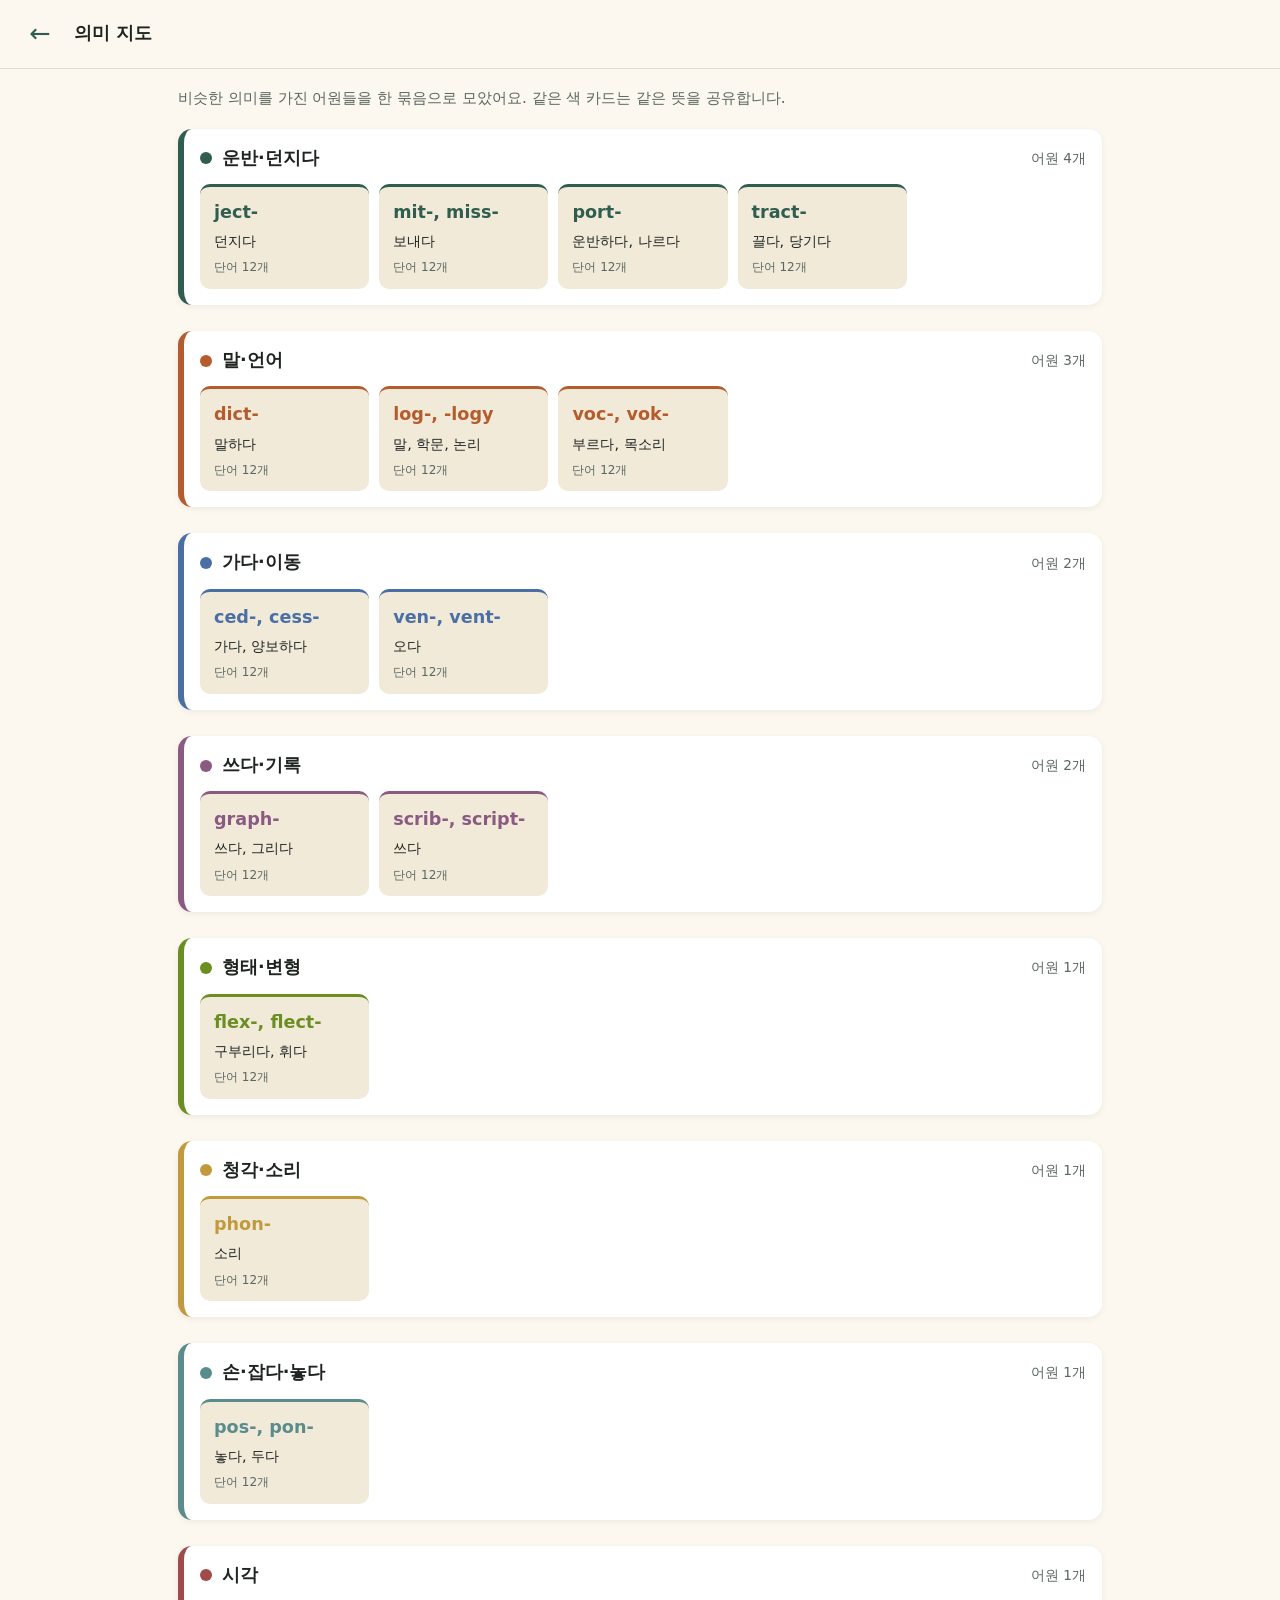
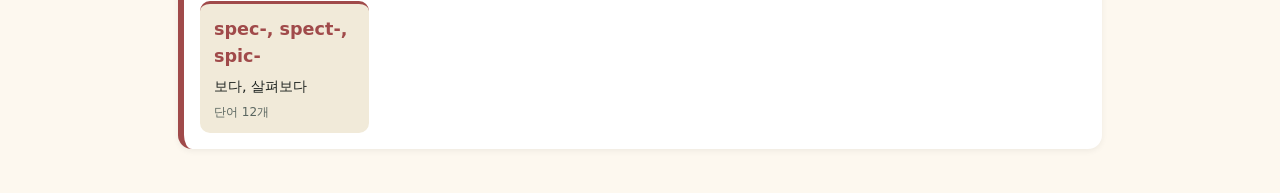
==== map.html @ 7e59c093 "Initial commit — 어원 학습 PWA" ====
<!doctype html>
<!-- ============================================================
     map.html — 의미 클러스터 지도
     ------------------------------------------------------------
     모든 어원을 의미별로 묶어 한 화면에 보여준다.
     같은 의미를 공유하는 어원이 어떻게 분포하는지 한눈에.
     ============================================================ -->
<html lang="ko">
<head>
  <meta charset="utf-8" />
  <meta name="viewport"
        content="width=device-width, initial-scale=1, viewport-fit=cover" />
  <meta name="theme-color" content="#2f5d50" />
  <title>의미 지도 — 어원 학습</title>
  <link rel="manifest" href="manifest.json" />
  <link rel="apple-touch-icon" href="icons/icon-192.png" />
  <link rel="stylesheet" href="css/style.css" />
</head>
<body>
  <header class="app-header">
    <a class="back-btn" href="index.html" aria-label="홈으로">←</a>
    <h1>의미 지도</h1>
  </header>

  <main class="container">
    <p class="map-intro">
      비슷한 의미를 가진 어원들을 한 묶음으로 모았어요.
      같은 색 카드는 같은 뜻을 공유합니다.
    </p>
    <div id="loading" class="loading">불러오는 중…</div>
    <div id="mapArea"></div>
  </main>

  <script type="module" src="js/map-page.js"></script>
</body>
</html>
---- css/style.css ----
/* ============================================================
 * style.css — 어원 학습 PWA 전체 스타일
 * ------------------------------------------------------------
 * 디자인 원칙
 *   1) 태블릿 우선 — 손가락 탭 영역 최소 44px
 *   2) 차분한 종이 톤 — 장시간 읽어도 눈이 편하도록
 *   3) 라이브러리 없이 순수 CSS Grid + 카드 토글로 트리 구현
 *   4) 다크 모드 자동 전환 (prefers-color-scheme)
 * ============================================================ */

/* ---------- 색상 토큰과 기본값 ---------- */
:root {
  --bg: #fdf8ef;            /* 종이색 배경 */
  --bg-card: #ffffff;
  --bg-soft: #f1ead9;
  --ink: #1f2421;           /* 본문 글자색 */
  --ink-soft: #5a6660;
  --accent: #2f5d50;        /* 어둡고 차분한 녹색 */
  --accent-soft: #88b5a4;
  --warn: #b45c2e;          /* 반의어 강조 */
  --good: #2f7d59;          /* 유의어 강조 */
  --line: #e2dcca;
  --shadow: 0 2px 6px rgba(0, 0, 0, 0.06);
  --radius: 14px;
  --gap: 14px;
  --font: "Pretendard", "Apple SD Gothic Neo", "Noto Sans KR",
          system-ui, -apple-system, "Segoe UI", sans-serif;
}

/* 다크 모드 — 야간 학습 대응 */
@media (prefers-color-scheme: dark) {
  :root {
    --bg: #1b201d;
    --bg-card: #262b27;
    --bg-soft: #2f3531;
    --ink: #e9ecea;
    --ink-soft: #a6b1ac;
    --accent: #7fc1ad;
    --accent-soft: #3f6157;
    --warn: #e29065;
    --good: #8bd3a8;
    --line: #38403b;
    --shadow: 0 2px 6px rgba(0, 0, 0, 0.4);
  }
}

/* ---------- 리셋 ---------- */
*, *::before, *::after { box-sizing: border-box; }
html, body { margin: 0; padding: 0; }
body {
  font-family: var(--font);
  color: var(--ink);
  background: var(--bg);
  line-height: 1.55;
  -webkit-tap-highlight-color: transparent; /* iOS 탭 시 회색 사각 제거 */
  -webkit-font-smoothing: antialiased;
}
button {
  font-family: inherit;
  cursor: pointer;
  border: none;
  background: none;
  color: inherit;
}
a { color: var(--accent); text-decoration: none; }

/* ---------- 공통 레이아웃 ---------- */
.app-header {
  position: sticky;
  top: 0;
  z-index: 10;
  background: var(--bg);
  border-bottom: 1px solid var(--line);
  padding: 12px 18px;
  display: flex;
  align-items: center;
  gap: 12px;
}
.app-header h1 {
  font-size: 1.1rem;
  margin: 0;
  flex: 1;
}
.app-header .back-btn {
  font-size: 1.6rem;
  width: 44px;
  height: 44px;
  display: inline-flex;
  align-items: center;
  justify-content: center;
  border-radius: 50%;
}
.app-header .back-btn:hover { background: var(--bg-soft); }

.container {
  max-width: 960px;
  margin: 0 auto;
  padding: 18px;
}

/* ---------- 홈 화면 — 어원 카드 그리드 ---------- */
.filter-tabs {
  display: flex;
  gap: 8px;
  flex-wrap: wrap;
  margin-bottom: 18px;
}
.filter-tabs button {
  padding: 8px 14px;
  border-radius: 999px;
  background: var(--bg-soft);
  color: var(--ink-soft);
  font-size: 0.95rem;
  min-height: 40px;
}
.filter-tabs button.active {
  background: var(--accent);
  color: #fff;
}

.root-grid {
  display: grid;
  grid-template-columns: repeat(auto-fill, minmax(220px, 1fr));
  gap: var(--gap);
}
.root-card {
  position: relative;
  background: var(--bg-card);
  border-radius: var(--radius);
  padding: 18px;
  box-shadow: var(--shadow);
  text-align: left;
  min-height: 130px;
  display: flex;
  flex-direction: column;
  justify-content: space-between;
  transition: transform 0.15s ease;
}
.root-card:active { transform: scale(0.97); }
.root-card .root-form {
  font-size: 1.5rem;
  font-weight: 700;
  color: var(--accent);
}
.root-card .root-meaning {
  font-size: 1.05rem;
  margin-top: 4px;
}
.root-card .root-meta {
  font-size: 0.85rem;
  color: var(--ink-soft);
  margin-top: 10px;
  display: flex;
  justify-content: space-between;
}
.root-card.done::after {
  content: "✓";
  position: absolute;
  top: 12px;
  right: 14px;
  width: 26px;
  height: 26px;
  border-radius: 50%;
  background: var(--good);
  color: #fff;
  display: inline-flex;
  align-items: center;
  justify-content: center;
  font-size: 0.95rem;
}

/* ---------- 어원 상세 — 헤더 패널 ---------- */
.root-panel {
  background: var(--bg-card);
  border-radius: var(--radius);
  padding: 22px;
  box-shadow: var(--shadow);
  margin-bottom: 22px;
  border-left: 6px solid var(--accent);
}
.root-panel .form {
  font-size: 2.4rem;
  color: var(--accent);
  font-weight: 700;
  letter-spacing: 0.5px;
}
.root-panel .meaning {
  font-size: 1.3rem;
  margin: 6px 0 14px;
}
.root-panel .origin {
  display: inline-block;
  background: var(--bg-soft);
  color: var(--ink-soft);
  padding: 4px 12px;
  border-radius: 999px;
  font-size: 0.85rem;
  margin-bottom: 14px;
}
.root-panel .story {
  font-size: 1rem;
  color: var(--ink-soft);
  line-height: 1.7;
}

/* ---------- 트리 — 접두어 섹션 ---------- */
.prefix-section {
  margin-bottom: 22px;
  position: relative;
  padding-left: 18px;
}
/* 좌측 트리 막대 — 시각적 연결감 */
.prefix-section::before {
  content: "";
  position: absolute;
  top: 8px;
  bottom: 8px;
  left: 4px;
  width: 4px;
  background: var(--accent-soft);
  border-radius: 2px;
  opacity: 0.5;
}
.prefix-header {
  display: flex;
  align-items: baseline;
  gap: 10px;
  margin-bottom: 12px;
}
.prefix-header .prefix {
  font-size: 1.4rem;
  font-weight: 700;
  color: var(--accent);
}
.prefix-header .prefix-meaning {
  font-size: 0.95rem;
  color: var(--ink-soft);
}

/* ---------- 단어 카드 ---------- */
.word-grid {
  display: grid;
  grid-template-columns: repeat(auto-fill, minmax(260px, 1fr));
  gap: var(--gap);
}
.word-card {
  background: var(--bg-card);
  border-radius: var(--radius);
  box-shadow: var(--shadow);
  overflow: hidden;
  transition: box-shadow 0.2s ease;
}
.word-card[aria-expanded="true"] {
  box-shadow: 0 4px 14px rgba(0, 0, 0, 0.12);
}
.word-head {
  width: 100%;
  text-align: left;
  padding: 14px 16px;
  display: flex;
  align-items: center;
  gap: 10px;
  min-height: 56px;
}
.word-head:hover { background: var(--bg-soft); }
.word-head .word {
  font-size: 1.25rem;
  font-weight: 600;
  flex: 1;
}
.word-head .ipa {
  font-size: 0.85rem;
  color: var(--ink-soft);
  margin-left: 6px;
}
.word-head .chevron {
  transition: transform 0.2s ease;
  color: var(--ink-soft);
}
.word-card[aria-expanded="true"] .chevron {
  transform: rotate(180deg);
}

.word-body {
  display: none;
  padding: 0 16px 16px;
  border-top: 1px solid var(--line);
}
.word-card[aria-expanded="true"] .word-body {
  display: block;
}
.word-body .pos {
  display: inline-block;
  font-size: 0.75rem;
  background: var(--accent);
  color: #fff;
  padding: 2px 8px;
  border-radius: 6px;
  margin: 12px 0 6px;
}
.word-body .meaning {
  font-size: 1rem;
  margin-bottom: 12px;
}
.word-body .example {
  background: var(--bg-soft);
  border-radius: 10px;
  padding: 10px 12px;
  margin-bottom: 12px;
  font-size: 0.95rem;
}
.word-body .example .ko {
  display: block;
  color: var(--ink-soft);
  font-size: 0.9rem;
  margin-top: 4px;
}
.word-body .related {
  display: grid;
  gap: 6px;
  font-size: 0.92rem;
}
.word-body .related .label {
  font-weight: 600;
  margin-right: 6px;
}
.word-body .syn .label { color: var(--good); display: block; margin-bottom: 6px; }
.word-body .ant .label { color: var(--warn); display: block; margin-bottom: 6px; }

/* ---------- 유의어/반의어 칩 + 인라인 펼침 ---------- */
.related-chips {
  display: flex;
  flex-wrap: wrap;
  gap: 6px;
}
.related-chip {
  display: inline-flex;
  align-items: center;
  padding: 6px 12px;
  background: var(--bg-soft);
  color: var(--ink);
  border: 1px solid transparent;
  border-radius: 999px;
  font-size: 0.92rem;
  font-family: inherit;
  cursor: pointer;
  min-height: 34px;
  line-height: 1.2;
  transition: background 0.15s ease, border-color 0.15s ease;
  position: relative;
}
.related-chip:hover {
  background: var(--bg-card);
  border-color: var(--accent-soft);
}
.syn-chip.open { background: var(--good); color: #fff; border-color: var(--good); }
.ant-chip.open { background: var(--warn); color: #fff; border-color: var(--warn); }

/* 펼침 — 칩 바로 아래에 풀폭 카드로 추가됨 */
.related-detail {
  flex-basis: 100%;
  margin-top: 6px;
  margin-bottom: 6px;
  background: var(--bg-card);
  border: 1px solid var(--line);
  border-radius: 10px;
  padding: 10px 14px;
  animation: rd-pop 0.15s ease-out;
}
@keyframes rd-pop {
  from { opacity: 0; transform: translateY(-4px); }
  to   { opacity: 1; transform: translateY(0); }
}
.rd-head {
  display: flex;
  align-items: center;
  gap: 8px;
  flex-wrap: wrap;
}
.rd-word {
  font-weight: 600;
  font-size: 1rem;
  color: var(--accent);
}
.rd-ipa {
  font-size: 0.85rem;
  color: var(--ink-soft);
}
.rd-tts {
  margin-left: auto;
  background: var(--bg-soft);
  width: 32px; height: 32px;
  border-radius: 50%;
  display: inline-flex;
  align-items: center;
  justify-content: center;
  cursor: pointer;
  font-size: 0.9rem;
  border: none;
  font-family: inherit;
}
.rd-tts:hover { background: var(--accent); color: #fff; }
.rd-meaning {
  margin-top: 6px;
  font-size: 0.95rem;
  line-height: 1.45;
}
.rd-loading, .rd-empty {
  margin-top: 4px;
  color: var(--ink-soft);
  font-size: 0.9rem;
  font-style: italic;
}
.rd-rootlink {
  display: inline-block;
  margin-top: 8px;
  font-size: 0.85rem;
  padding: 4px 10px;
  background: var(--bg-soft);
  border-radius: 999px;
  text-decoration: none;
  color: var(--accent);
}
.rd-rootlink:hover { background: var(--accent); color: #fff; }

/* ---------- PC 마우스 호버 풍선 (보조) ----------
 * 터치 기기에선 :hover가 의도치 않게 발동하니
 * 마우스 가능한 기기에서만 노출. */
@media (hover: hover) and (pointer: fine) {
  .related-chip[data-meaning]:hover::after {
    content: attr(data-meaning);
    position: absolute;
    bottom: calc(100% + 8px);
    left: 50%;
    transform: translateX(-50%);
    background: var(--ink);
    color: var(--bg);
    padding: 6px 10px;
    border-radius: 8px;
    font-size: 0.85rem;
    white-space: nowrap;
    max-width: 280px;
    overflow: hidden;
    text-overflow: ellipsis;
    pointer-events: none;
    z-index: 20;
  }
  .related-chip[data-meaning]:hover::before {
    content: "";
    position: absolute;
    bottom: 100%;
    left: 50%;
    transform: translateX(-50%);
    border: 5px solid transparent;
    border-top-color: var(--ink);
    z-index: 20;
  }
}

.tts-btn {
  width: 40px;
  height: 40px;
  border-radius: 50%;
  background: var(--bg-soft);
  display: inline-flex;
  align-items: center;
  justify-content: center;
  font-size: 1.1rem;
}
.tts-btn:hover { background: var(--accent); color: #fff; }

/* ---------- 하단 학습 도구 ---------- */
.root-footer {
  margin-top: 30px;
  display: flex;
  gap: 12px;
  flex-wrap: wrap;
  justify-content: space-between;
  padding-bottom: 30px;
}
.root-footer button {
  padding: 14px 22px;
  border-radius: var(--radius);
  background: var(--accent);
  color: #fff;
  font-size: 1rem;
  min-height: 52px;
  flex: 1;
  min-width: 140px;
}
.root-footer button.secondary {
  background: var(--bg-soft);
  color: var(--ink);
}
.root-footer button.done-state {
  background: var(--good);
}

/* ---------- 빈 상태 / 로딩 ---------- */
.loading, .empty {
  text-align: center;
  padding: 40px 20px;
  color: var(--ink-soft);
}

/* ---------- 모드 탭 (어원 / 접두어) ---------- */
.mode-tabs {
  display: flex;
  gap: 4px;
  background: var(--bg-soft);
  padding: 4px;
  border-radius: 999px;
  margin-bottom: 12px;
  width: fit-content;
}
.mode-tabs button {
  padding: 8px 18px;
  border-radius: 999px;
  font-size: 0.95rem;
  font-weight: 600;
  color: var(--ink-soft);
  min-height: 40px;
}
.mode-tabs button.active {
  background: var(--bg-card);
  color: var(--accent);
  box-shadow: var(--shadow);
}

/* ---------- 헤더 우측 지도 버튼 ---------- */
.app-header .map-link {
  font-size: 1.5rem;
  width: 44px;
  height: 44px;
  display: inline-flex;
  align-items: center;
  justify-content: center;
  border-radius: 50%;
  text-decoration: none;
}
.app-header .map-link:hover { background: var(--bg-soft); }

/* ---------- 접두어 카드 (홈) ---------- */
.prefix-card .root-form { font-size: 1.7rem; }

/* ---------- 접두어 상세 — 단어 칩 ---------- */
.prefix-word-list {
  display: flex;
  flex-wrap: wrap;
  gap: 8px;
}
.prefix-word-chip {
  display: inline-block;
  padding: 8px 14px;
  background: var(--bg-card);
  border-radius: 999px;
  font-size: 1rem;
  font-weight: 500;
  color: var(--ink);
  box-shadow: var(--shadow);
  min-height: 40px;
  line-height: 1.4;
  text-decoration: none;
  transition: transform 0.1s ease;
}
.prefix-word-chip:active { transform: scale(0.95); }
.prefix-word-chip:hover {
  background: var(--accent);
  color: #fff;
}

/* ---------- 의미 지도 ---------- */
:root {
  --cluster-0: #2f5d50;   /* 차분한 녹색 */
  --cluster-1: #b45c2e;   /* 따뜻한 주황 */
  --cluster-2: #4a6fa5;   /* 차분한 파랑 */
  --cluster-3: #8a5a83;   /* 부드러운 자주 */
  --cluster-4: #6b8e23;   /* 올리브 */
  --cluster-5: #c19a3e;   /* 머스타드 */
  --cluster-6: #5a8c8c;   /* 청록 */
  --cluster-7: #a04a4a;   /* 와인 */
  --cluster-8: #6e6960;   /* 따뜻한 회색 */
  --cluster-9: #4e7a6c;   /* 짙은 청록 */
}
.map-intro {
  font-size: 0.95rem;
  color: var(--ink-soft);
  margin: 0 0 18px;
}
.cluster-section {
  margin-bottom: 26px;
  padding: 16px;
  border-radius: var(--radius);
  background: var(--bg-card);
  border-left: 6px solid var(--cluster-color, var(--accent));
  box-shadow: var(--shadow);
}
.cluster-header {
  display: flex;
  align-items: center;
  gap: 10px;
  margin-bottom: 12px;
}
.cluster-dot {
  width: 12px;
  height: 12px;
  border-radius: 50%;
  background: var(--cluster-color, var(--accent));
}
.cluster-title {
  font-size: 1.1rem;
  margin: 0;
  flex: 1;
}
.cluster-count {
  font-size: 0.85rem;
  color: var(--ink-soft);
}
.map-grid {
  display: grid;
  grid-template-columns: repeat(auto-fill, minmax(150px, 1fr));
  gap: 10px;
}
.map-card {
  background: var(--bg-soft);
  border-radius: 10px;
  padding: 12px 14px;
  text-decoration: none;
  color: inherit;
  border-top: 3px solid var(--cluster-color, var(--accent));
  min-height: 90px;
  display: flex;
  flex-direction: column;
  justify-content: space-between;
  transition: transform 0.1s ease;
}
.map-card:active { transform: scale(0.97); }
.map-card-form {
  font-size: 1.1rem;
  font-weight: 700;
  color: var(--cluster-color, var(--accent));
}
.map-card-meaning {
  font-size: 0.9rem;
  margin-top: 4px;
}
.map-card-meta {
  font-size: 0.75rem;
  color: var(--ink-soft);
  margin-top: 6px;
}

/* ---------- 검색창 ---------- */
.search-bar {
  position: relative;
  margin-bottom: 12px;
}
.search-bar input {
  width: 100%;
  font-family: inherit;
  font-size: 1rem;
  padding: 14px 44px 14px 18px;
  border: 1px solid var(--line);
  background: var(--bg-card);
  color: var(--ink);
  border-radius: 999px;
  box-shadow: var(--shadow);
  outline: none;
  min-height: 48px;
  -webkit-appearance: none;
}
.search-bar input:focus {
  border-color: var(--accent);
  box-shadow: 0 0 0 3px rgba(47, 93, 80, 0.18);
}
.search-bar input::placeholder { color: var(--ink-soft); }
#searchClear {
  position: absolute;
  right: 6px; top: 6px;
  width: 36px; height: 36px;
  border-radius: 50%;
  background: var(--bg-soft);
  color: var(--ink-soft);
  font-size: 1rem;
}
#searchClear:hover { background: var(--accent); color: #fff; }

.search-results {
  margin-bottom: 18px;
}
.search-section-title {
  font-size: 0.85rem;
  color: var(--ink-soft);
  font-weight: 600;
  margin: 16px 0 8px;
  text-transform: uppercase;
  letter-spacing: 0.5px;
}
.search-word-list {
  display: grid;
  gap: 6px;
}
.search-word-item {
  display: grid;
  grid-template-columns: minmax(120px, auto) 1fr auto;
  align-items: center;
  gap: 12px;
  padding: 10px 14px;
  background: var(--bg-card);
  border-radius: 10px;
  text-decoration: none;
  color: var(--ink);
  min-height: 48px;
  box-shadow: var(--shadow);
}
.search-word-item:hover { background: var(--bg-soft); }
.search-word { font-weight: 600; font-size: 1rem; display: inline-flex; align-items: center; gap: 6px; }
.search-ipa { font-size: 0.8rem; color: var(--ink-soft); font-weight: 400; }
.related-result.no-link { cursor: default; }
.related-result.no-link:hover { background: var(--bg-card); }
.search-word-meaning { color: var(--ink-soft); font-size: 0.95rem; }
.search-word-root {
  font-size: 0.8rem;
  background: var(--bg-soft);
  padding: 3px 10px;
  border-radius: 999px;
  color: var(--accent);
  font-weight: 600;
}
.search-mini-grid {
  display: grid;
  grid-template-columns: repeat(auto-fill, minmax(160px, 1fr));
  gap: 8px;
}
.search-mini-card {
  display: flex;
  flex-direction: column;
  gap: 2px;
  padding: 10px 14px;
  background: var(--bg-card);
  border-radius: 10px;
  text-decoration: none;
  color: var(--ink);
  min-height: 56px;
  box-shadow: var(--shadow);
}
.search-mini-card .root-form { font-size: 1.05rem; font-weight: 700; color: var(--accent); }
.search-mini-card .root-meaning { font-size: 0.85rem; color: var(--ink-soft); }

/* ---------- 필터 칩 ---------- */
.filter-chips {
  display: flex;
  gap: 6px;
  flex-wrap: wrap;
  margin-bottom: 14px;
}
.filter-chips .chip {
  padding: 8px 14px;
  border-radius: 999px;
  background: var(--bg-soft);
  color: var(--ink-soft);
  font-size: 0.92rem;
  min-height: 38px;
  font-weight: 500;
}
.filter-chips .chip.active {
  background: var(--accent);
  color: #fff;
  font-weight: 600;
}

/* ---------- 카드 상단 태그 (어원/접두어 구분) ---------- */
.root-card { position: relative; }
.card-tag {
  position: absolute;
  top: 10px;
  right: 12px;
  font-size: 0.7rem;
  padding: 2px 8px;
  border-radius: 999px;
  font-weight: 600;
  color: #fff;
}
.root-tag { background: var(--accent); }
.prefix-tag { background: var(--accent-soft); color: var(--ink); }

/* ---------- 헤더 우측 지도 버튼 ---------- */
.app-header .map-link {
  font-size: 1.5rem;
  width: 44px;
  height: 44px;
  display: inline-flex;
  align-items: center;
  justify-content: center;
  border-radius: 50%;
  text-decoration: none;
}
.app-header .map-link:hover { background: var(--bg-soft); }

/* ---------- 접두어 카드 (홈) ---------- */
.prefix-card .root-form { font-size: 1.7rem; }

/* ---------- 접두어 상세 — 단어 칩 ---------- */
.prefix-word-list {
  display: flex;
  flex-wrap: wrap;
  gap: 8px;
}
.prefix-word-chip {
  display: inline-block;
  padding: 8px 14px;
  background: var(--bg-card);
  border-radius: 999px;
  font-size: 1rem;
  font-weight: 500;
  color: var(--ink);
  box-shadow: var(--shadow);
  min-height: 40px;
  line-height: 1.4;
  text-decoration: none;
  transition: transform 0.1s ease;
}
.prefix-word-chip:active { transform: scale(0.95); }
.prefix-word-chip:hover {
  background: var(--accent);
  color: #fff;
}

/* ---------- 단어 카드 상태 (✓ ✗) ---------- */
.word-status {
  display: inline-flex;
  align-items: center;
  justify-content: center;
  width: 22px; height: 22px;
  border-radius: 50%;
  font-size: 0.85rem;
  font-weight: 700;
  flex-shrink: 0;
}
.word-status.good { background: var(--good); color: #fff; }
.word-status.bad  { background: var(--warn); color: #fff; }
.word-status.none { background: transparent; color: var(--ink-soft); opacity: 0.5; }
.word-card.status-passed { border-left: 4px solid var(--good); }
.word-card.status-failed { border-left: 4px solid var(--warn); }
.search-word .mark { width: 18px; height: 18px; font-size: 0.75rem; border-radius: 50%; display: inline-flex; align-items: center; justify-content: center; }
.search-word .mark.good { background: var(--good); color: #fff; }
.search-word .mark.bad  { background: var(--warn); color: #fff; }

/* ---------- 어원 페이지 푸터 (퀴즈 버튼 + 이전/다음) ---------- */
.footer-row {
  display: flex;
  gap: 10px;
  flex-wrap: wrap;
  margin-bottom: 10px;
}
.footer-row + .footer-row { margin-bottom: 0; }
.quiz-btn {
  display: inline-flex;
  align-items: center;
  justify-content: center;
  gap: 12px;
  width: 100%;
  padding: 16px 20px;
  border-radius: var(--radius);
  background: var(--accent);
  color: #fff;
  font-size: 1.05rem;
  font-weight: 600;
  text-decoration: none;
  min-height: 56px;
  box-shadow: var(--shadow);
}
.quiz-btn:hover { filter: brightness(1.05); }
.quiz-btn.secondary {
  background: var(--bg-soft);
  color: var(--ink);
}
.quiz-progress {
  font-size: 0.85rem;
  background: rgba(255,255,255,0.2);
  padding: 3px 10px;
  border-radius: 999px;
}

/* ---------- 퀴즈 페이지 ---------- */
.quiz-container { max-width: 640px; }
.quiz-progress-bar {
  position: relative;
  height: 8px;
  background: var(--bg-soft);
  border-radius: 999px;
  margin-bottom: 24px;
  overflow: hidden;
}
.quiz-progress-fill {
  height: 100%;
  background: var(--accent);
  border-radius: 999px;
  transition: width 0.25s ease;
}
.quiz-progress-text {
  position: absolute;
  right: 0;
  top: 14px;
  font-size: 0.85rem;
  color: var(--ink-soft);
}
.quiz-question {
  background: var(--bg-card);
  border-radius: var(--radius);
  padding: 36px 24px;
  text-align: center;
  box-shadow: var(--shadow);
  margin-bottom: 18px;
}
.quiz-word {
  font-size: 2.4rem;
  font-weight: 700;
  color: var(--accent);
  letter-spacing: 0.5px;
}
.quiz-ipa {
  font-size: 1rem;
  color: var(--ink-soft);
  margin-top: 6px;
}
.quiz-prompt {
  font-size: 0.95rem;
  color: var(--ink-soft);
  margin-top: 16px;
}
.quiz-choices {
  display: grid;
  gap: 10px;
}
.quiz-choice {
  display: flex;
  align-items: center;
  gap: 14px;
  width: 100%;
  padding: 16px 18px;
  background: var(--bg-card);
  border: 2px solid var(--bg-card);
  border-radius: var(--radius);
  font-size: 1rem;
  text-align: left;
  min-height: 60px;
  box-shadow: var(--shadow);
  transition: transform 0.1s ease, border-color 0.15s ease;
}
.quiz-choice:hover:not(:disabled) {
  border-color: var(--accent-soft);
}
.quiz-choice:active:not(:disabled) { transform: scale(0.98); }
.quiz-choice .choice-num {
  display: inline-flex;
  align-items: center;
  justify-content: center;
  width: 32px; height: 32px;
  border-radius: 50%;
  background: var(--bg-soft);
  color: var(--accent);
  font-weight: 600;
  flex-shrink: 0;
}
.quiz-choice .choice-text { flex: 1; line-height: 1.4; }
.quiz-choice.correct {
  border-color: var(--good);
  background: rgba(47, 125, 89, 0.1);
}
.quiz-choice.correct .choice-num { background: var(--good); color: #fff; }
.quiz-choice.wrong {
  border-color: var(--warn);
  background: rgba(180, 92, 46, 0.1);
}
.quiz-choice.wrong .choice-num { background: var(--warn); color: #fff; }

.quiz-feedback {
  margin-top: 18px;
  padding: 14px 18px;
  border-radius: var(--radius);
  font-size: 1rem;
  display: flex;
  align-items: center;
  gap: 10px;
}
.quiz-feedback.good { background: rgba(47, 125, 89, 0.12); color: var(--good); }
.quiz-feedback.bad  { background: rgba(180, 92, 46, 0.12); color: var(--warn); }
.quiz-feedback .feedback-mark { font-size: 1.3rem; font-weight: 700; }

.quiz-next-btn {
  margin-top: 18px;
  width: 100%;
  padding: 16px;
  background: var(--accent);
  color: #fff;
  font-size: 1.05rem;
  font-weight: 600;
  border-radius: var(--radius);
  min-height: 56px;
}

/* ---------- 퀴즈 결과 화면 ---------- */
.quiz-result {
  background: var(--bg-card);
  border-radius: var(--radius);
  padding: 28px 24px;
  box-shadow: var(--shadow);
}
.result-score {
  text-align: center;
  padding-bottom: 18px;
  border-bottom: 1px solid var(--line);
  margin-bottom: 18px;
}
.score-big {
  font-size: 3rem;
  font-weight: 700;
  color: var(--accent);
  line-height: 1;
}
.score-rate {
  font-size: 1rem;
  color: var(--ink-soft);
  margin-top: 8px;
}
.result-section h3 {
  font-size: 1rem;
  margin: 0 0 12px;
  color: var(--warn);
}
.result-section.perfect {
  text-align: center;
  font-size: 1.1rem;
  color: var(--good);
  padding: 12px;
}
.result-wrong-list {
  list-style: none;
  padding: 0;
  margin: 0;
  display: grid;
  gap: 8px;
}
.result-wrong-list li {
  background: var(--bg-soft);
  padding: 10px 14px;
  border-radius: 10px;
  font-size: 0.95rem;
}
.result-actions {
  display: flex;
  gap: 10px;
  margin-top: 22px;
  flex-wrap: wrap;
}
.result-actions .quiz-btn { flex: 1; }

/* ---------- 의미 지도 ---------- */
:root {
  --cluster-0: #2f5d50;   /* 차분한 녹색 */
  --cluster-1: #b45c2e;   /* 따뜻한 주황 */
  --cluster-2: #4a6fa5;   /* 차분한 파랑 */
  --cluster-3: #8a5a83;   /* 부드러운 자주 */
  --cluster-4: #6b8e23;   /* 올리브 */
  --cluster-5: #c19a3e;   /* 머스타드 */
  --cluster-6: #5a8c8c;   /* 청록 */
  --cluster-7: #a04a4a;   /* 와인 */
  --cluster-8: #6e6960;   /* 따뜻한 회색 */
  --cluster-9: #4e7a6c;   /* 짙은 청록 */
}
.map-intro {
  font-size: 0.95rem;
  color: var(--ink-soft);
  margin: 0 0 18px;
}
.cluster-section {
  margin-bottom: 26px;
  padding: 16px;
  border-radius: var(--radius);
  background: var(--bg-card);
  border-left: 6px solid var(--cluster-color, var(--accent));
  box-shadow: var(--shadow);
}
.cluster-header {
  display: flex;
  align-items: center;
  gap: 10px;
  margin-bottom: 12px;
}
.cluster-dot {
  width: 12px;
  height: 12px;
  border-radius: 50%;
  background: var(--cluster-color, var(--accent));
}
.cluster-title {
  font-size: 1.1rem;
  margin: 0;
  flex: 1;
}
.cluster-count {
  font-size: 0.85rem;
  color: var(--ink-soft);
}
.map-grid {
  display: grid;
  grid-template-columns: repeat(auto-fill, minmax(150px, 1fr));
  gap: 10px;
}
.map-card {
  background: var(--bg-soft);
  border-radius: 10px;
  padding: 12px 14px;
  text-decoration: none;
  color: inherit;
  border-top: 3px solid var(--cluster-color, var(--accent));
  min-height: 90px;
  display: flex;
  flex-direction: column;
  justify-content: space-between;
  transition: transform 0.1s ease;
}
.map-card:active { transform: scale(0.97); }
.map-card-form {
  font-size: 1.1rem;
  font-weight: 700;
  color: var(--cluster-color, var(--accent));
}
.map-card-meaning {
  font-size: 0.9rem;
  margin-top: 4px;
}
.map-card-meta {
  font-size: 0.75rem;
  color: var(--ink-soft);
  margin-top: 6px;
}

/* ---------- 작은 화면 대응 ---------- */
@media (max-width: 480px) {
  .container { padding: 12px; }
  .root-panel { padding: 18px; }
  .root-panel .form { font-size: 2rem; }
  .word-grid { grid-template-columns: 1fr; }
}
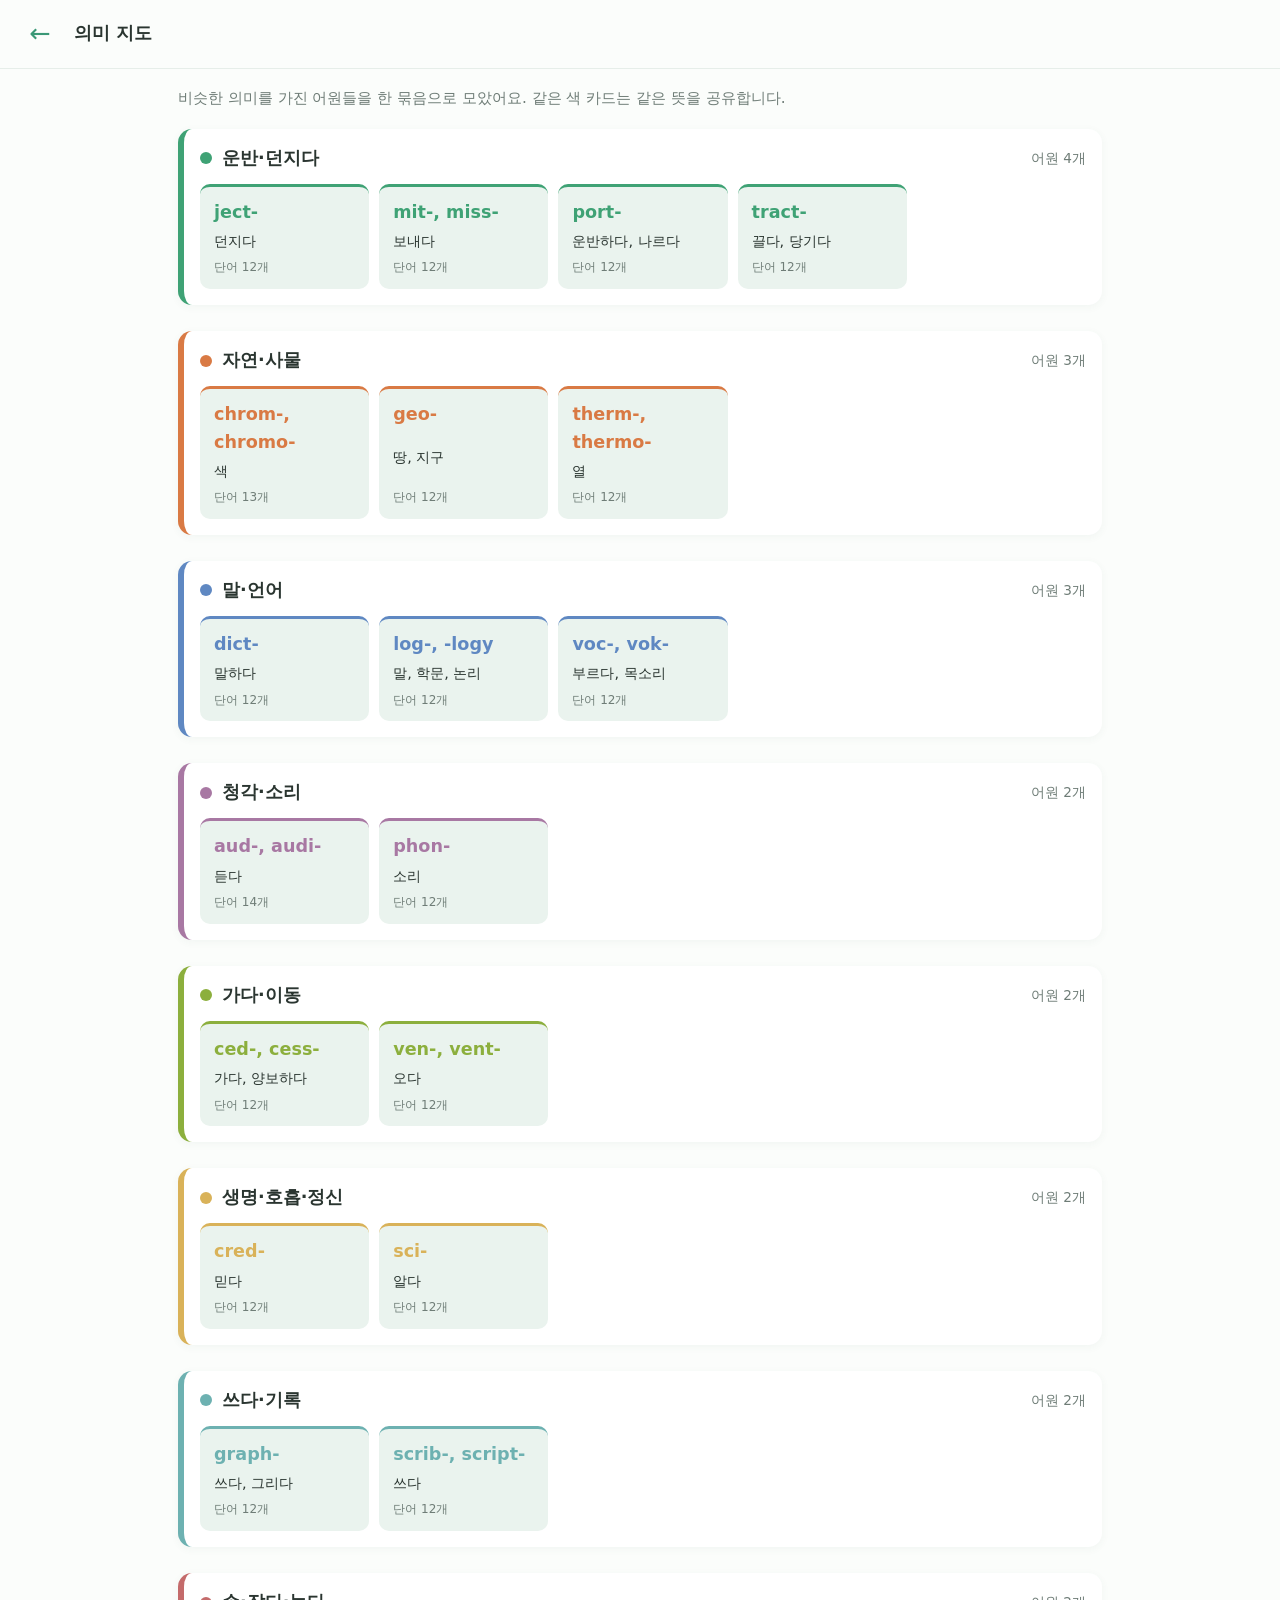
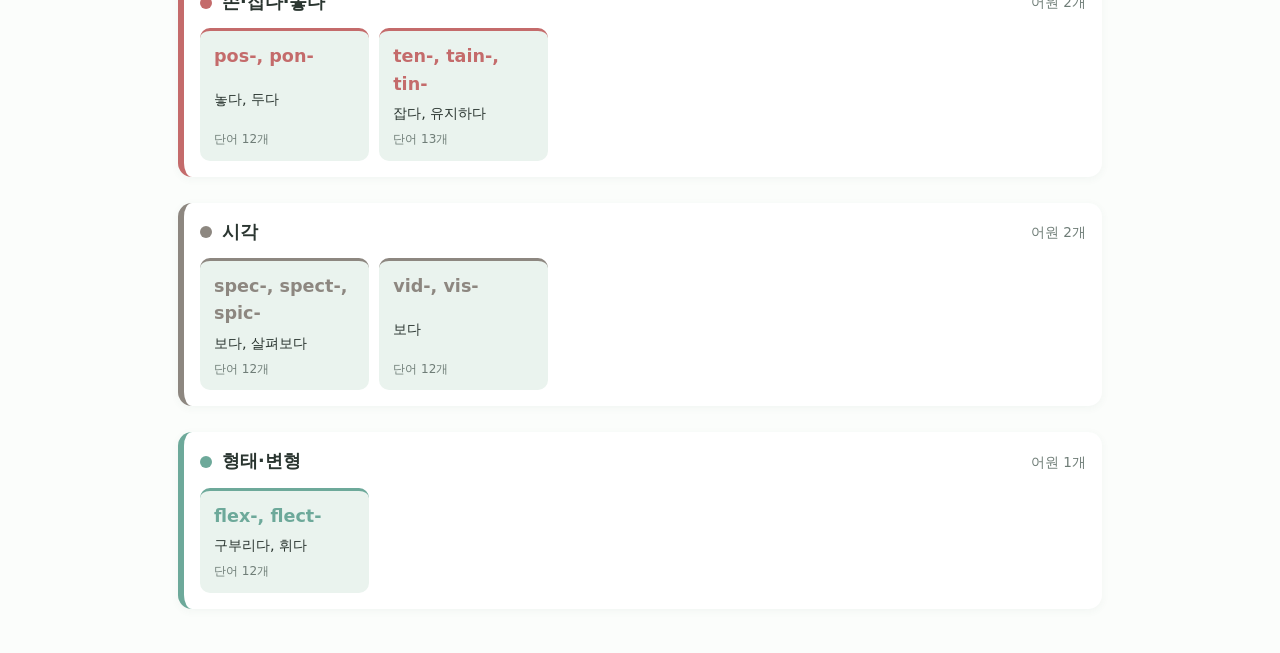
==== commit 77b9781f: "어원 8개 추가 노출 + GUI 밝은 톤으로 개편 검증 통과 어원 노출 (15 → 23)   Step 1 추가 — vid, aud, geo   Step 2 추가 — sci, the" ====
--- a/map.html
+++ b/map.html
@@ -10,7 +10,7 @@
   <meta charset="utf-8" />
   <meta name="viewport"
         content="width=device-width, initial-scale=1, viewport-fit=cover" />
-  <meta name="theme-color" content="#2f5d50" />
+  <meta name="theme-color" content="#3a9876" />
   <title>의미 지도 — 어원 학습</title>
   <link rel="manifest" href="manifest.json" />
   <link rel="apple-touch-icon" href="icons/icon-192.png" />
--- a/css/style.css
+++ b/css/style.css
@@ -10,17 +10,17 @@
 
 /* ---------- 색상 토큰과 기본값 ---------- */
 :root {
-  --bg: #fdf8ef;            /* 종이색 배경 */
+  --bg: #fbfdfb;            /* 거의 흰색 — 시원하고 밝게 */
   --bg-card: #ffffff;
-  --bg-soft: #f1ead9;
-  --ink: #1f2421;           /* 본문 글자색 */
-  --ink-soft: #5a6660;
-  --accent: #2f5d50;        /* 어둡고 차분한 녹색 */
-  --accent-soft: #88b5a4;
-  --warn: #b45c2e;          /* 반의어 강조 */
-  --good: #2f7d59;          /* 유의어 강조 */
-  --line: #e2dcca;
-  --shadow: 0 2px 6px rgba(0, 0, 0, 0.06);
+  --bg-soft: #eaf3ee;       /* 옅은 민트 — 부드럽고 명도 ↑ */
+  --ink: #2a3530;           /* 까맣지 않은 진한 회녹 */
+  --ink-soft: #6f7d77;
+  --accent: #3a9876;        /* 밝은 풀잎녹 */
+  --accent-soft: #a8d8c5;
+  --warn: #d97a44;          /* 따뜻한 주황 */
+  --good: #3fa275;          /* 밝은 녹색 */
+  --line: #e6eee9;
+  --shadow: 0 2px 8px rgba(60, 90, 80, 0.05);
   --radius: 14px;
   --gap: 14px;
   --font: "Pretendard", "Apple SD Gothic Neo", "Noto Sans KR",
@@ -571,16 +571,16 @@
 
 /* ---------- 의미 지도 ---------- */
 :root {
-  --cluster-0: #2f5d50;   /* 차분한 녹색 */
-  --cluster-1: #b45c2e;   /* 따뜻한 주황 */
-  --cluster-2: #4a6fa5;   /* 차분한 파랑 */
-  --cluster-3: #8a5a83;   /* 부드러운 자주 */
-  --cluster-4: #6b8e23;   /* 올리브 */
-  --cluster-5: #c19a3e;   /* 머스타드 */
-  --cluster-6: #5a8c8c;   /* 청록 */
-  --cluster-7: #a04a4a;   /* 와인 */
-  --cluster-8: #6e6960;   /* 따뜻한 회색 */
-  --cluster-9: #4e7a6c;   /* 짙은 청록 */
+  --cluster-0: #3fa275;   /* 밝은 풀잎녹 */
+  --cluster-1: #d97a44;   /* 살구 오렌지 */
+  --cluster-2: #5f88c2;   /* 하늘 파랑 */
+  --cluster-3: #a878a3;   /* 라일락 */
+  --cluster-4: #8caf3d;   /* 라임 */
+  --cluster-5: #d9b259;   /* 노란 머스타드 */
+  --cluster-6: #6db1b1;   /* 밝은 청록 */
+  --cluster-7: #c46b6b;   /* 살구 핑크 */
+  --cluster-8: #8d8780;   /* 옅은 회색 */
+  --cluster-9: #6da99a;   /* 민트 */
 }
 .map-intro {
   font-size: 0.95rem;
@@ -768,6 +768,76 @@
   color: #fff;
   font-weight: 600;
 }
+.filter-chips .chip {
+  display: inline-flex;
+  align-items: baseline;
+  gap: 6px;
+}
+.filter-chips .chip-step { font-weight: 600; }
+.filter-chips .chip-sub {
+  font-size: 0.8rem;
+  opacity: 0.7;
+}
+.filter-chips .chip.active .chip-sub { opacity: 0.9; }
+
+/* ---------- 스텝 배너 (한 스텝만 보기 시 상단 헤더) ---------- */
+.step-banner {
+  background: var(--bg-card);
+  border-radius: var(--radius);
+  padding: 14px 18px;
+  margin-bottom: 14px;
+  border-left: 4px solid var(--accent);
+  box-shadow: var(--shadow);
+}
+.step-banner-title {
+  font-size: 1.05rem;
+  font-weight: 700;
+  color: var(--accent);
+}
+.step-banner-desc {
+  font-size: 0.88rem;
+  color: var(--ink-soft);
+  margin-top: 2px;
+}
+.step-banner.prefix-banner { border-left-color: var(--accent-soft); }
+
+/* ---------- 전체 보기 — 스텝별 섹션 헤더 ---------- */
+.step-section { margin-bottom: 22px; }
+.step-header {
+  display: flex;
+  align-items: baseline;
+  gap: 12px;
+  flex-wrap: wrap;
+  margin-bottom: 10px;
+  padding-bottom: 8px;
+  border-bottom: 2px solid var(--line);
+}
+.step-title { display: flex; align-items: baseline; gap: 8px; }
+.step-label {
+  font-size: 1.1rem;
+  font-weight: 700;
+  color: var(--accent);
+}
+.step-sub {
+  font-size: 0.85rem;
+  background: var(--bg-soft);
+  color: var(--accent);
+  padding: 2px 10px;
+  border-radius: 999px;
+  font-weight: 600;
+}
+.step-desc {
+  font-size: 0.85rem;
+  color: var(--ink-soft);
+}
+/* 스텝별 살짝 다른 색 — 시각적 단계감 */
+.step-section.step-1 .step-label,
+.step-section.step-1 .step-sub { color: #3fa275; }
+.step-section.step-2 .step-label,
+.step-section.step-2 .step-sub { color: #d97a44; }
+.step-section.step-3 .step-label,
+.step-section.step-3 .step-sub { color: #5f88c2; }
+.step-section.step-prefix .step-label { color: var(--accent-soft); }
 
 /* ---------- 카드 상단 태그 (어원/접두어 구분) ---------- */
 .root-card { position: relative; }
@@ -1058,16 +1128,16 @@
 
 /* ---------- 의미 지도 ---------- */
 :root {
-  --cluster-0: #2f5d50;   /* 차분한 녹색 */
-  --cluster-1: #b45c2e;   /* 따뜻한 주황 */
-  --cluster-2: #4a6fa5;   /* 차분한 파랑 */
-  --cluster-3: #8a5a83;   /* 부드러운 자주 */
-  --cluster-4: #6b8e23;   /* 올리브 */
-  --cluster-5: #c19a3e;   /* 머스타드 */
-  --cluster-6: #5a8c8c;   /* 청록 */
-  --cluster-7: #a04a4a;   /* 와인 */
-  --cluster-8: #6e6960;   /* 따뜻한 회색 */
-  --cluster-9: #4e7a6c;   /* 짙은 청록 */
+  --cluster-0: #3fa275;   /* 밝은 풀잎녹 */
+  --cluster-1: #d97a44;   /* 살구 오렌지 */
+  --cluster-2: #5f88c2;   /* 하늘 파랑 */
+  --cluster-3: #a878a3;   /* 라일락 */
+  --cluster-4: #8caf3d;   /* 라임 */
+  --cluster-5: #d9b259;   /* 노란 머스타드 */
+  --cluster-6: #6db1b1;   /* 밝은 청록 */
+  --cluster-7: #c46b6b;   /* 살구 핑크 */
+  --cluster-8: #8d8780;   /* 옅은 회색 */
+  --cluster-9: #6da99a;   /* 민트 */
 }
 .map-intro {
   font-size: 0.95rem;
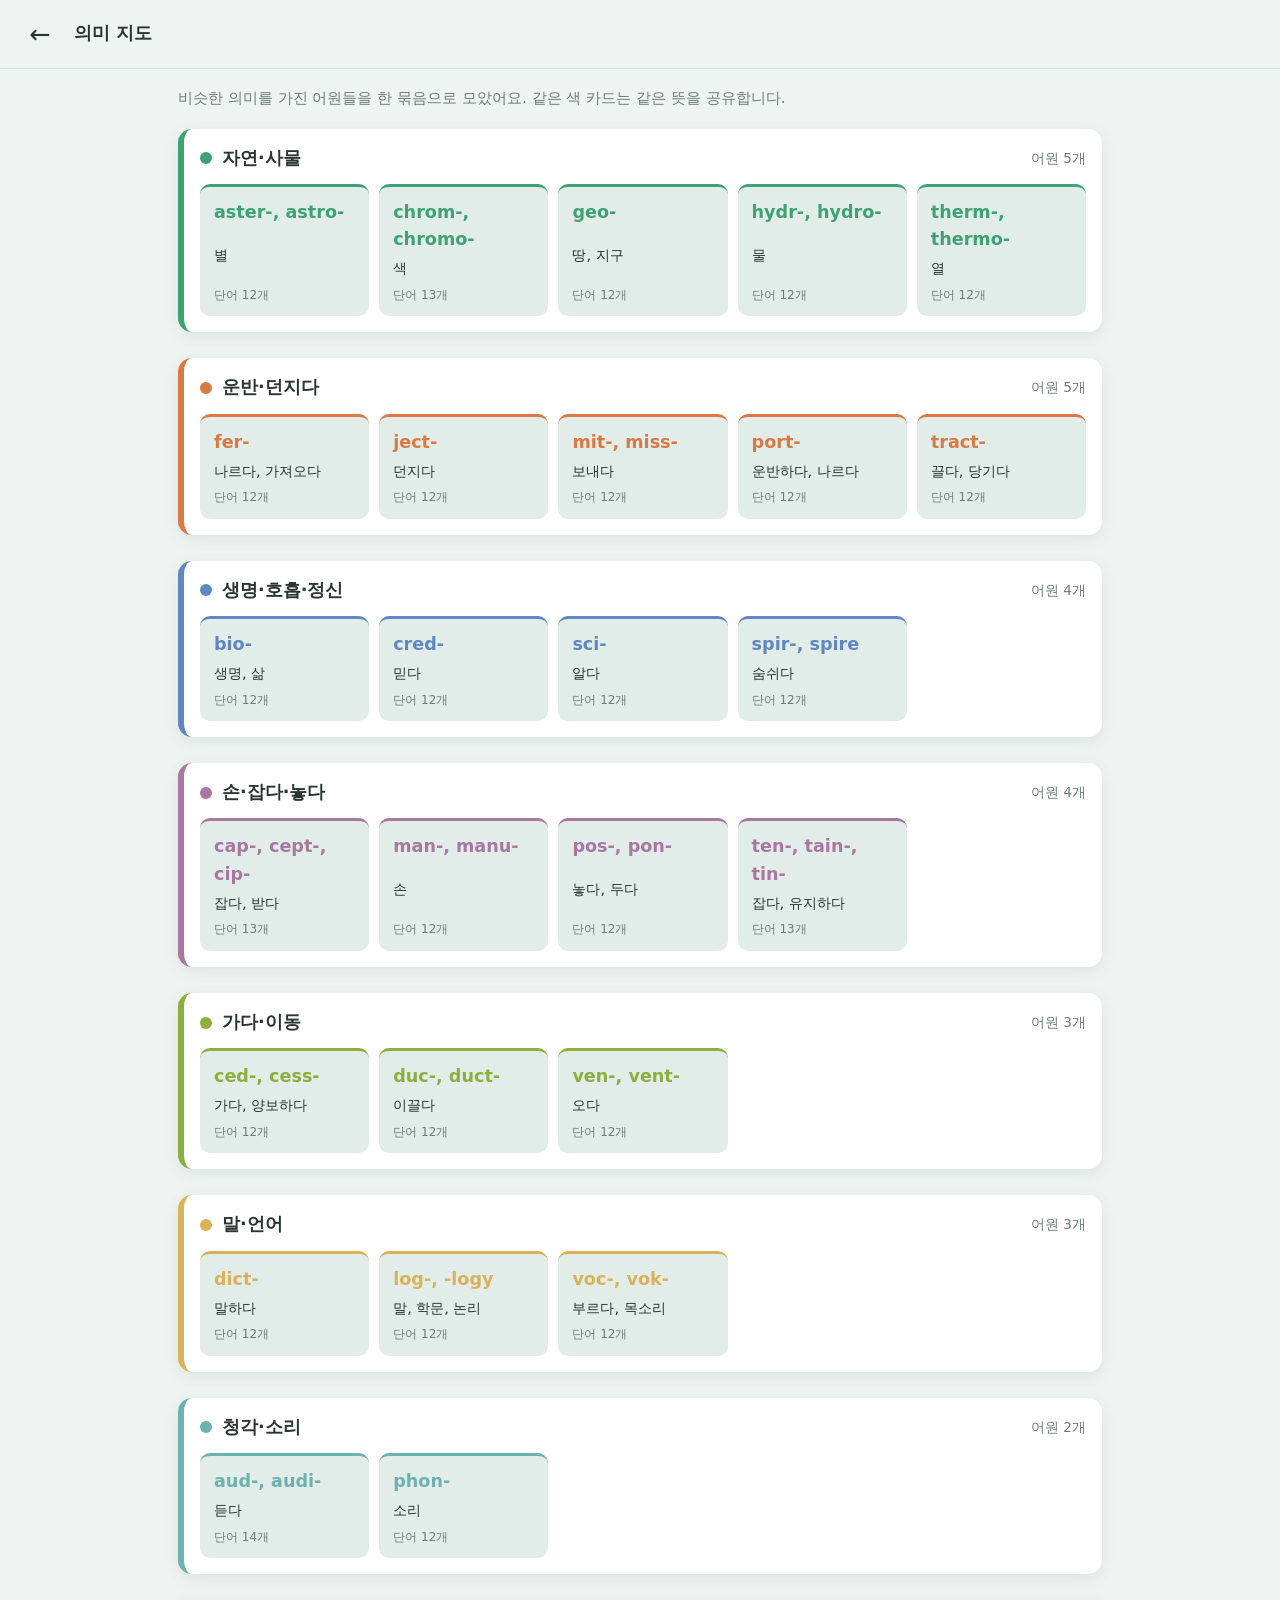
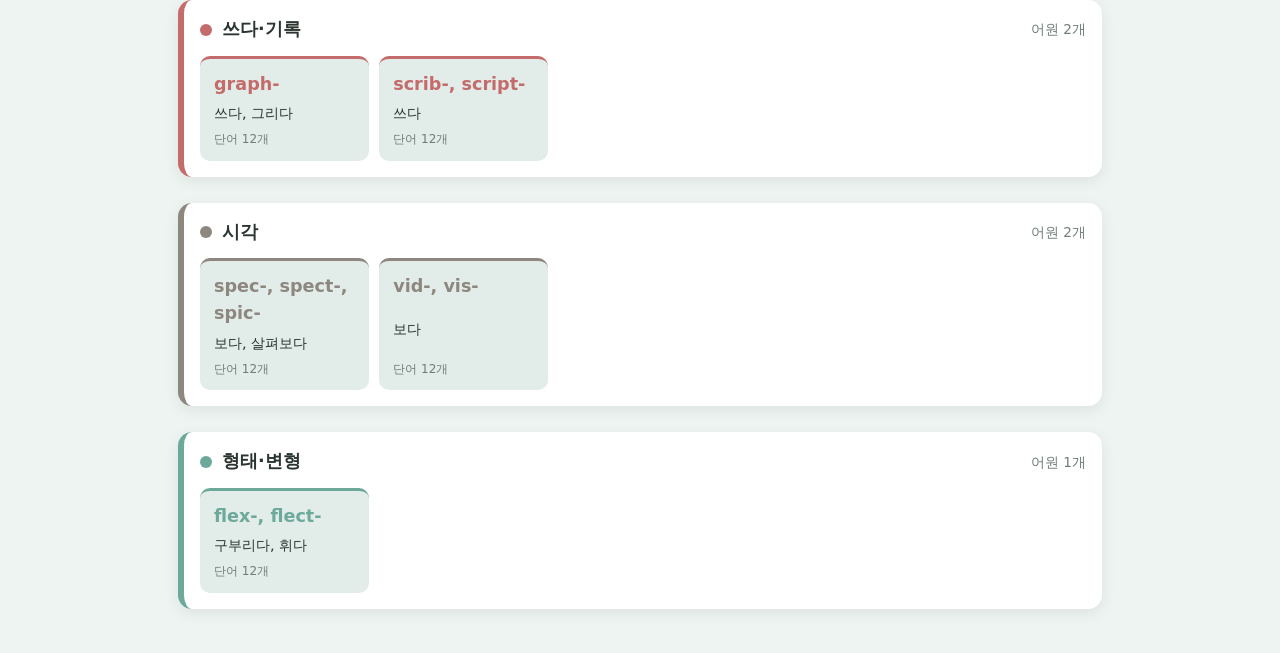
==== commit ad37435c: "접두어 학습 흐름 개선 — 인라인 펼침 + 스마트 백 문제 - 접두어 페이지에서 단어 클릭 시 어원 페이지로 이동, 흐름 끊김 - 뒤로 가기는 무조건 홈으로 (이전 페이지 무시) " ====
--- a/map.html
+++ b/map.html
@@ -18,7 +18,7 @@
 </head>
 <body>
   <header class="app-header">
-    <a class="back-btn" href="index.html" aria-label="홈으로">←</a>
+    <button class="back-btn" type="button" onclick="if(document.referrer&&new URL(document.referrer).origin===location.origin&&history.length>1)history.back();else location.href=&apos;index.html&apos;;" aria-label="뒤로">←</button>
     <h1>의미 지도</h1>
   </header>
 
--- a/css/style.css
+++ b/css/style.css
@@ -10,38 +10,28 @@
 
 /* ---------- 색상 토큰과 기본값 ---------- */
 :root {
-  --bg: #fbfdfb;            /* 거의 흰색 — 시원하고 밝게 */
-  --bg-card: #ffffff;
-  --bg-soft: #eaf3ee;       /* 옅은 민트 — 부드럽고 명도 ↑ */
-  --ink: #2a3530;           /* 까맣지 않은 진한 회녹 */
+  --bg: #eef4f1;            /* 옅은 민트 — 카드와 대비 위해 살짝 톤 */
+  --bg-card: #ffffff;       /* 카드는 순백 */
+  --bg-soft: #e2ece8;       /* 살짝 더 진한 민트 — 칩·박스용 */
+  --ink: #2a3530;
   --ink-soft: #6f7d77;
   --accent: #3a9876;        /* 밝은 풀잎녹 */
   --accent-soft: #a8d8c5;
-  --warn: #d97a44;          /* 따뜻한 주황 */
-  --good: #3fa275;          /* 밝은 녹색 */
-  --line: #e6eee9;
-  --shadow: 0 2px 8px rgba(60, 90, 80, 0.05);
+  --warn: #d97a44;
+  --good: #3fa275;
+  --line: #d6e3dc;          /* 약간 진한 구분선 */
+  --shadow: 0 4px 14px rgba(60, 90, 80, 0.10);
+  --card-border: 1px solid #dfeae4;
   --radius: 14px;
   --gap: 14px;
   --font: "Pretendard", "Apple SD Gothic Neo", "Noto Sans KR",
           system-ui, -apple-system, "Segoe UI", sans-serif;
 }
 
-/* 다크 모드 — 야간 학습 대응 */
-@media (prefers-color-scheme: dark) {
-  :root {
-    --bg: #1b201d;
-    --bg-card: #262b27;
-    --bg-soft: #2f3531;
-    --ink: #e9ecea;
-    --ink-soft: #a6b1ac;
-    --accent: #7fc1ad;
-    --accent-soft: #3f6157;
-    --warn: #e29065;
-    --good: #8bd3a8;
-    --line: #38403b;
-    --shadow: 0 2px 6px rgba(0, 0, 0, 0.4);
-  }
+/* 화이트 톤 강제 — 시스템 다크 모드여도 라이트 톤 유지
+   (윤하 학습용 — 단어 가독성이 핵심) */
+:root {
+  color-scheme: light only;
 }
 
 /* ---------- 리셋 ---------- */
@@ -126,6 +116,7 @@
 .root-card {
   position: relative;
   background: var(--bg-card);
+  border: var(--card-border);
   border-radius: var(--radius);
   padding: 18px;
   box-shadow: var(--shadow);
@@ -134,7 +125,10 @@
   display: flex;
   flex-direction: column;
   justify-content: space-between;
-  transition: transform 0.15s ease;
+  transition: transform 0.15s ease, box-shadow 0.15s ease;
+}
+.root-card:hover {
+  box-shadow: 0 6px 18px rgba(60, 90, 80, 0.14);
 }
 .root-card:active { transform: scale(0.97); }
 .root-card .root-form {
@@ -153,25 +147,32 @@
   display: flex;
   justify-content: space-between;
 }
-.root-card.done::after {
+/* 완료 카드 — 좌측에 녹색 띠로 강조 */
+.root-card.done {
+  border-left: 4px solid var(--good);
+  padding-left: 15px;   /* 좌측 보더 두께만큼 보정해 내부 정렬 유지 */
+}
+/* 우측 하단에 작은 체크 배지 — 글자와 안 겹침 */
+.root-card.done .root-meta::after {
   content: "✓";
-  position: absolute;
-  top: 12px;
-  right: 14px;
-  width: 26px;
-  height: 26px;
+  display: inline-flex;
+  align-items: center;
+  justify-content: center;
+  width: 22px;
+  height: 22px;
+  margin-left: 8px;
   border-radius: 50%;
   background: var(--good);
   color: #fff;
-  display: inline-flex;
-  align-items: center;
-  justify-content: center;
-  font-size: 0.95rem;
+  font-size: 0.78rem;
+  font-weight: 700;
+  line-height: 1;
 }
 
 /* ---------- 어원 상세 — 헤더 패널 ---------- */
 .root-panel {
   background: var(--bg-card);
+  border: var(--card-border);
   border-radius: var(--radius);
   padding: 22px;
   box-shadow: var(--shadow);
@@ -237,6 +238,69 @@
   color: var(--ink-soft);
 }
 
+/* ---------- 접두어 페이지의 결합 헤더 (접두어 + 어근 → 단어) ---------- */
+.combine-header {
+  display: flex;
+  align-items: center;
+  gap: 10px;
+  flex-wrap: wrap;
+  margin-bottom: 14px;
+  padding: 10px 14px;
+  background: var(--bg-card);
+  border: var(--card-border);
+  border-radius: 12px;
+  border-left: 4px solid var(--accent);
+}
+.combine-tag {
+  font-size: 0.7rem;
+  padding: 2px 8px;
+  border-radius: 999px;
+  background: var(--bg-soft);
+  color: var(--ink-soft);
+  font-weight: 600;
+  text-transform: uppercase;
+  letter-spacing: 0.5px;
+}
+.combine-prefix {
+  font-size: 1.2rem;
+  font-weight: 700;
+  color: var(--accent);
+  background: var(--accent-soft);
+  padding: 3px 10px;
+  border-radius: 8px;
+}
+.combine-plus,
+.combine-arrow {
+  font-size: 1.1rem;
+  color: var(--ink-soft);
+  font-weight: 600;
+}
+.combine-root {
+  display: inline-flex;
+  align-items: baseline;
+  gap: 6px;
+  font-size: 1.2rem;
+  font-weight: 700;
+  color: var(--warn);
+  background: rgba(217, 122, 68, 0.12);   /* 어근은 다른 색 톤으로 — 접두어와 구분 */
+  padding: 3px 10px;
+  border-radius: 8px;
+}
+.combine-root-form { color: var(--warn); }
+.combine-root-label {
+  font-size: 0.65rem;
+  font-weight: 600;
+  color: var(--warn);
+  background: rgba(255, 255, 255, 0.6);
+  padding: 1px 5px;
+  border-radius: 4px;
+  letter-spacing: 0.5px;
+}
+.combine-root-meaning {
+  font-size: 0.95rem;
+  color: var(--ink);
+}
+
 /* ---------- 단어 카드 ---------- */
 .word-grid {
   display: grid;
@@ -245,6 +309,7 @@
 }
 .word-card {
   background: var(--bg-card);
+  border: var(--card-border);
   border-radius: var(--radius);
   box-shadow: var(--shadow);
   overflow: hidden;
@@ -553,6 +618,7 @@
   display: inline-block;
   padding: 8px 14px;
   background: var(--bg-card);
+  border: var(--card-border);
   border-radius: 999px;
   font-size: 1rem;
   font-weight: 500;
@@ -561,13 +627,70 @@
   min-height: 40px;
   line-height: 1.4;
   text-decoration: none;
-  transition: transform 0.1s ease;
+  cursor: pointer;
+  font-family: inherit;
+  transition: transform 0.1s ease, background 0.15s ease;
 }
 .prefix-word-chip:active { transform: scale(0.95); }
 .prefix-word-chip:hover {
   background: var(--accent);
   color: #fff;
 }
+.prefix-word-chip.open {
+  background: var(--accent);
+  color: #fff;
+  border-color: var(--accent);
+}
+
+/* ---------- 접두어 페이지의 단어 인라인 펼침 카드 ---------- */
+.rd-card {
+  flex-basis: 100%;
+  margin: 8px 0 4px;
+  background: var(--bg-card);
+  border: var(--card-border);
+  border-radius: 12px;
+  padding: 14px 16px;
+  box-shadow: var(--shadow);
+  animation: rd-pop 0.15s ease-out;
+}
+.rd-card .rd-head {
+  display: flex;
+  align-items: center;
+  gap: 8px;
+  flex-wrap: wrap;
+  margin-bottom: 8px;
+}
+.rd-card .rd-pos {
+  font-size: 0.75rem;
+  background: var(--accent);
+  color: #fff;
+  padding: 2px 8px;
+  border-radius: 6px;
+  font-weight: 600;
+}
+.rd-card .rd-example {
+  background: var(--bg-soft);
+  border-radius: 8px;
+  padding: 8px 12px;
+  margin: 8px 0;
+  font-size: 0.92rem;
+}
+.rd-card .rd-example .ko {
+  display: block;
+  color: var(--ink-soft);
+  font-size: 0.88rem;
+  margin-top: 4px;
+}
+.rd-card .rd-related {
+  font-size: 0.9rem;
+  margin-top: 4px;
+}
+.rd-card .rd-label {
+  font-weight: 700;
+  margin-right: 8px;
+}
+.rd-card .rd-label.good { color: var(--good); }
+.rd-card .rd-label.bad  { color: var(--warn); }
 
 /* ---------- 의미 지도 ---------- */
 :root {
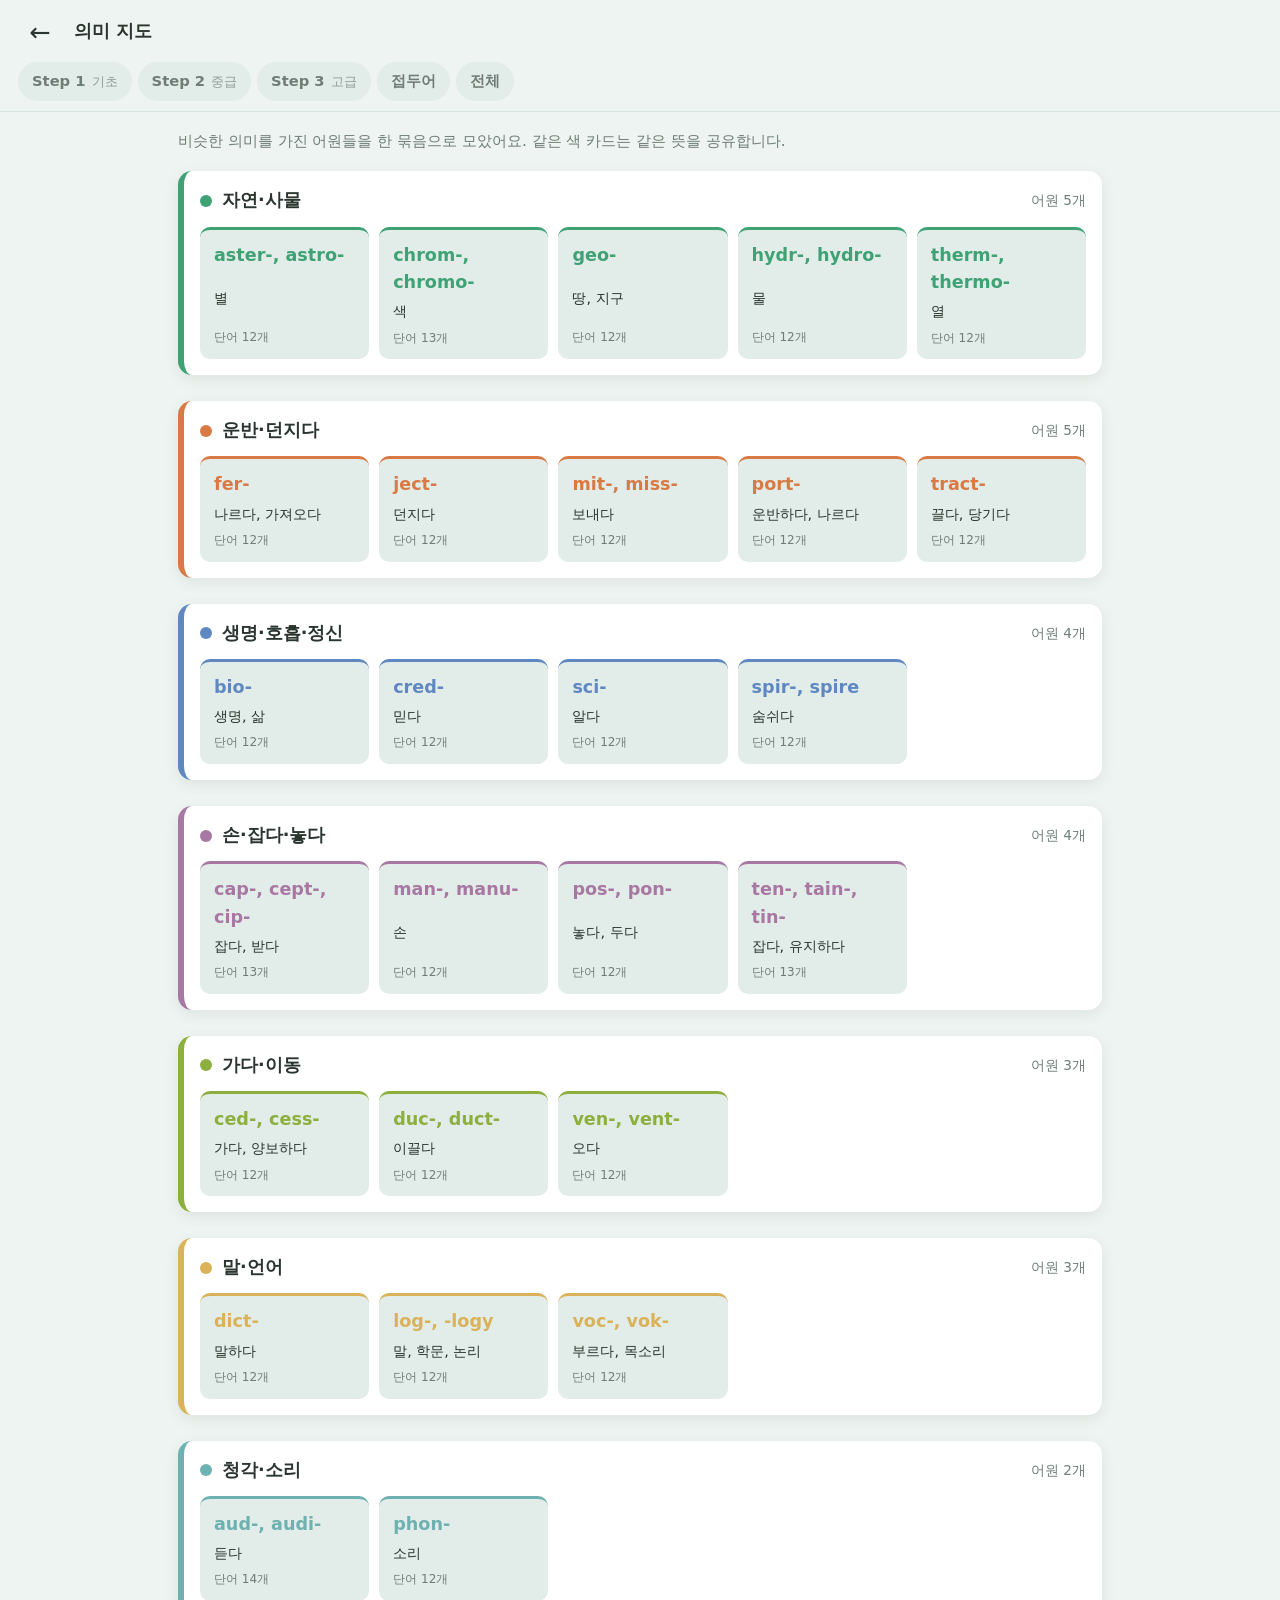
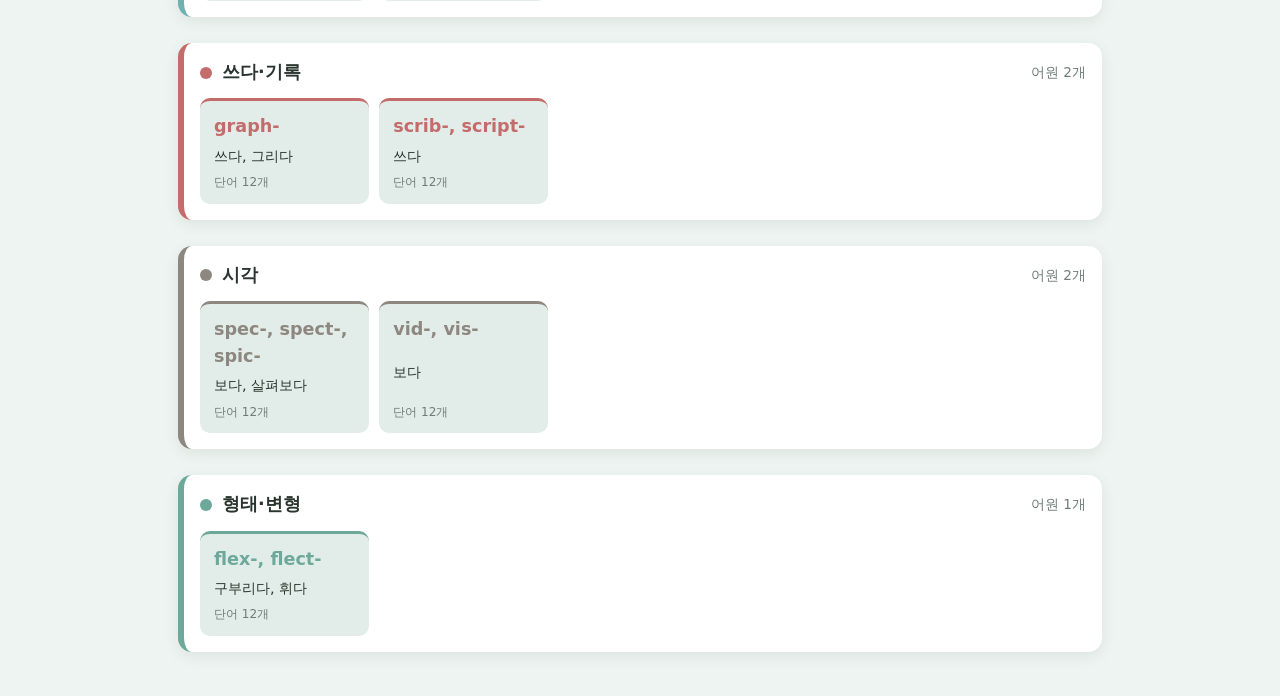
==== commit a36bd592: "하위 페이지 헤더에도 칩 네비 추가 — 어디서든 빠른 이동 - root/prefix/map/quiz 페이지의 헤더가 모두 두 줄 구조   1줄: ← 백 + 제목 + 🗺   2줄: " ====
--- a/map.html
+++ b/map.html
@@ -17,9 +17,28 @@
   <link rel="stylesheet" href="css/style.css" />
 </head>
 <body>
-  <header class="app-header">
-    <button class="back-btn" type="button" onclick="if(document.referrer&&new URL(document.referrer).origin===location.origin&&history.length>1)history.back();else location.href=&apos;index.html&apos;;" aria-label="뒤로">←</button>
-    <h1>의미 지도</h1>
+  <header class="app-header app-header-sub">
+    <div class="header-row">
+      <button class="back-btn" type="button" aria-label="뒤로">←</button>
+      <h1>의미 지도</h1>
+    </div>
+    <nav class="filter-chips header-nav">
+      <a class="chip" href="index.html?filter=step1">
+        <span class="chip-step">Step 1</span><span class="chip-sub">기초</span>
+      </a>
+      <a class="chip" href="index.html?filter=step2">
+        <span class="chip-step">Step 2</span><span class="chip-sub">중급</span>
+      </a>
+      <a class="chip" href="index.html?filter=step3">
+        <span class="chip-step">Step 3</span><span class="chip-sub">고급</span>
+      </a>
+      <a class="chip" href="index.html?filter=prefix">
+        <span class="chip-step">접두어</span>
+      </a>
+      <a class="chip" href="index.html?filter=all">
+        <span class="chip-step">전체</span>
+      </a>
+    </nav>
   </header>
 
   <main class="container">
--- a/css/style.css
+++ b/css/style.css
@@ -71,6 +71,41 @@
   margin: 0;
   flex: 1;
 }
+
+/* 헤더 두 줄 구조 — 제목 줄 + 칩 바 (홈/하위 페이지 공용) */
+.app-header-home,
+.app-header-sub {
+  flex-direction: column;
+  align-items: stretch;
+  padding: 10px 18px 8px;
+  gap: 8px;
+}
+.app-header-home .header-row,
+.app-header-sub .header-row {
+  display: flex;
+  align-items: center;
+  gap: 12px;
+}
+.app-header-home .header-row h1,
+.app-header-sub .header-row h1 { flex: 1; }
+/* 칩 바 — 좁은 화면에선 가로 스크롤 */
+.app-header-home .filter-chips,
+.app-header-sub .filter-chips {
+  margin: 0;
+  flex-wrap: nowrap;
+  overflow-x: auto;
+  scrollbar-width: none;
+  -ms-overflow-style: none;
+  padding-bottom: 2px;
+}
+.app-header-home .filter-chips::-webkit-scrollbar,
+.app-header-sub .filter-chips::-webkit-scrollbar { display: none; }
+.app-header-home .filter-chips .chip,
+.app-header-sub .filter-chips .chip { flex-shrink: 0; }
+/* 하위 페이지의 칩은 a 태그 — 링크 기본 스타일 제거 */
+.header-nav.filter-chips .chip {
+  text-decoration: none;
+}
 .app-header .back-btn {
   font-size: 1.6rem;
   width: 44px;
@@ -285,7 +320,13 @@
   background: rgba(217, 122, 68, 0.12);   /* 어근은 다른 색 톤으로 — 접두어와 구분 */
   padding: 3px 10px;
   border-radius: 8px;
-}
+  text-decoration: none;
+  transition: background 0.15s ease, transform 0.1s ease;
+}
+a.combine-root:hover {
+  background: rgba(217, 122, 68, 0.25);
+}
+a.combine-root:active { transform: scale(0.96); }
 .combine-root-form { color: var(--warn); }
 .combine-root-label {
   font-size: 0.65rem;
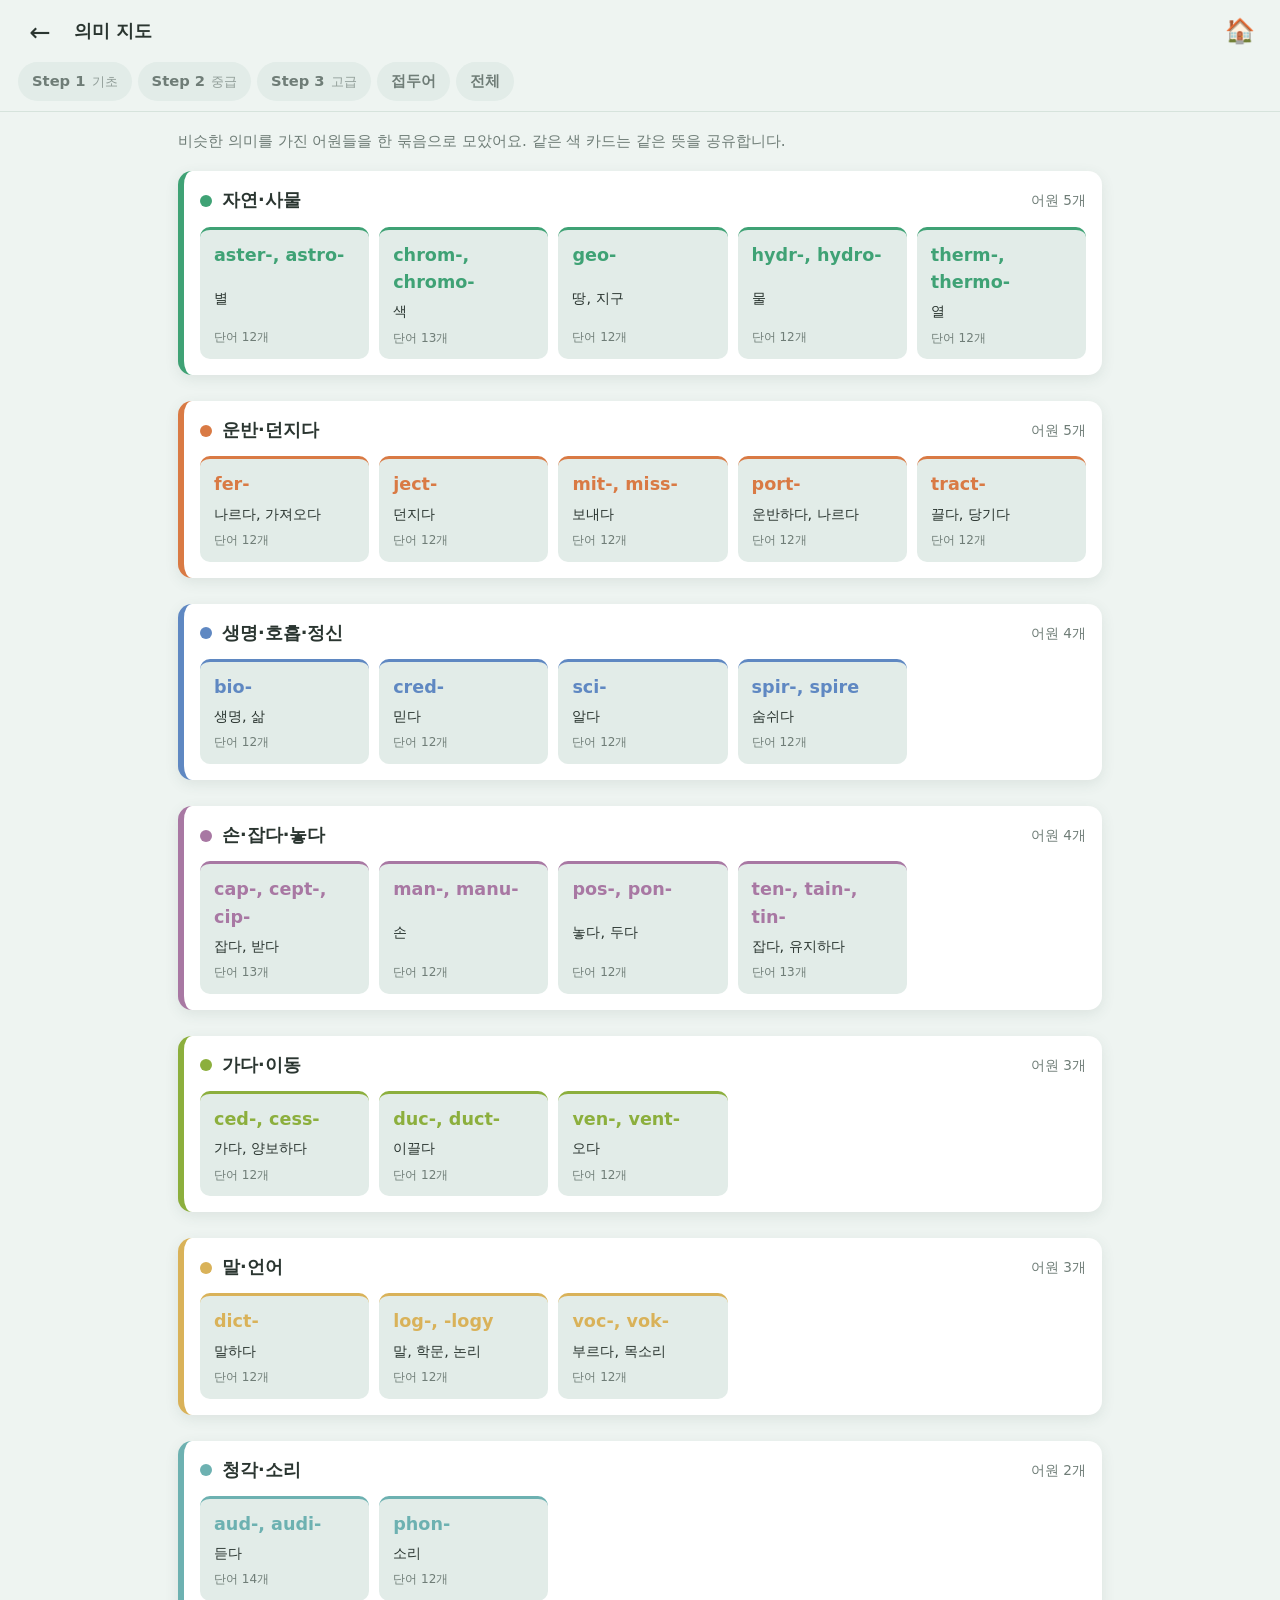
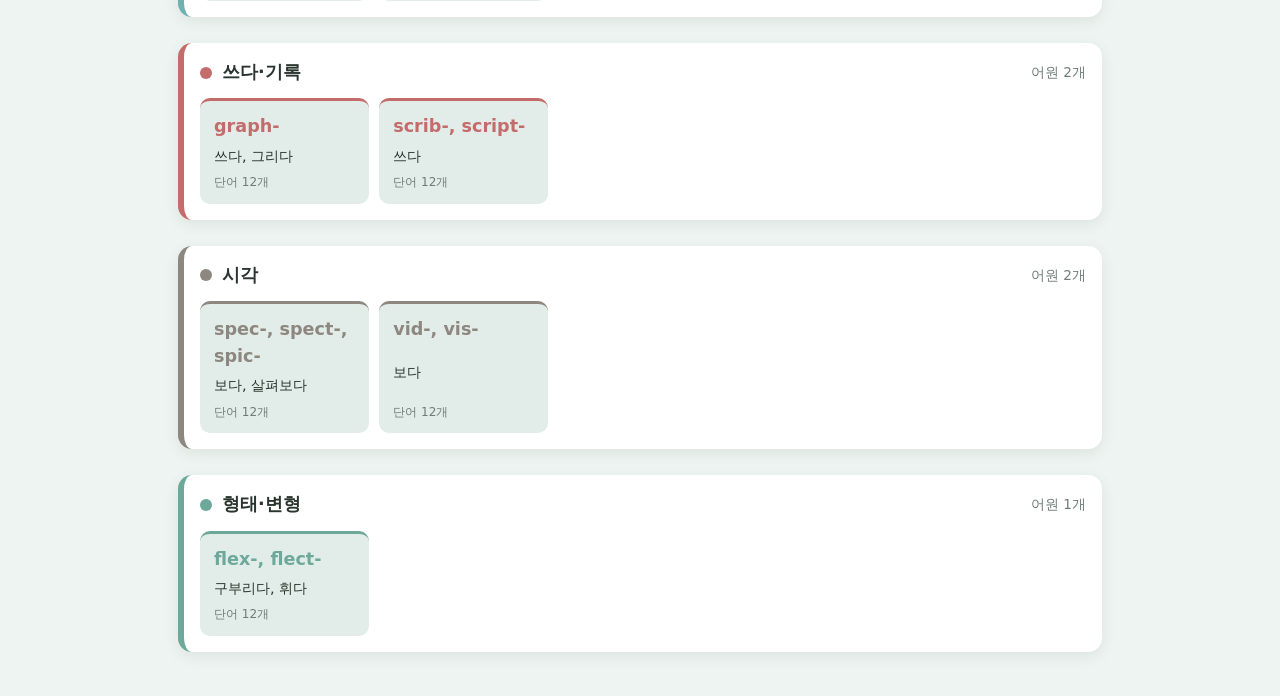
==== commit a72634fd: "헤더에 🏠 홈 버튼 추가 — 🗺 의미 지도 왼쪽 모든 하위 페이지(root, prefix, map, quiz)에 홈 버튼. 의미 지도 버튼과 같은 스타일(둥근 44px 아이콘 버튼" ====
--- a/map.html
+++ b/map.html
@@ -21,6 +21,7 @@
     <div class="header-row">
       <button class="back-btn" type="button" aria-label="뒤로">←</button>
       <h1>의미 지도</h1>
+      <a class="map-link home-link" href="index.html" title="홈으로">🏠</a>
     </div>
     <nav class="filter-chips header-nav">
       <a class="chip" href="index.html?filter=step1">
